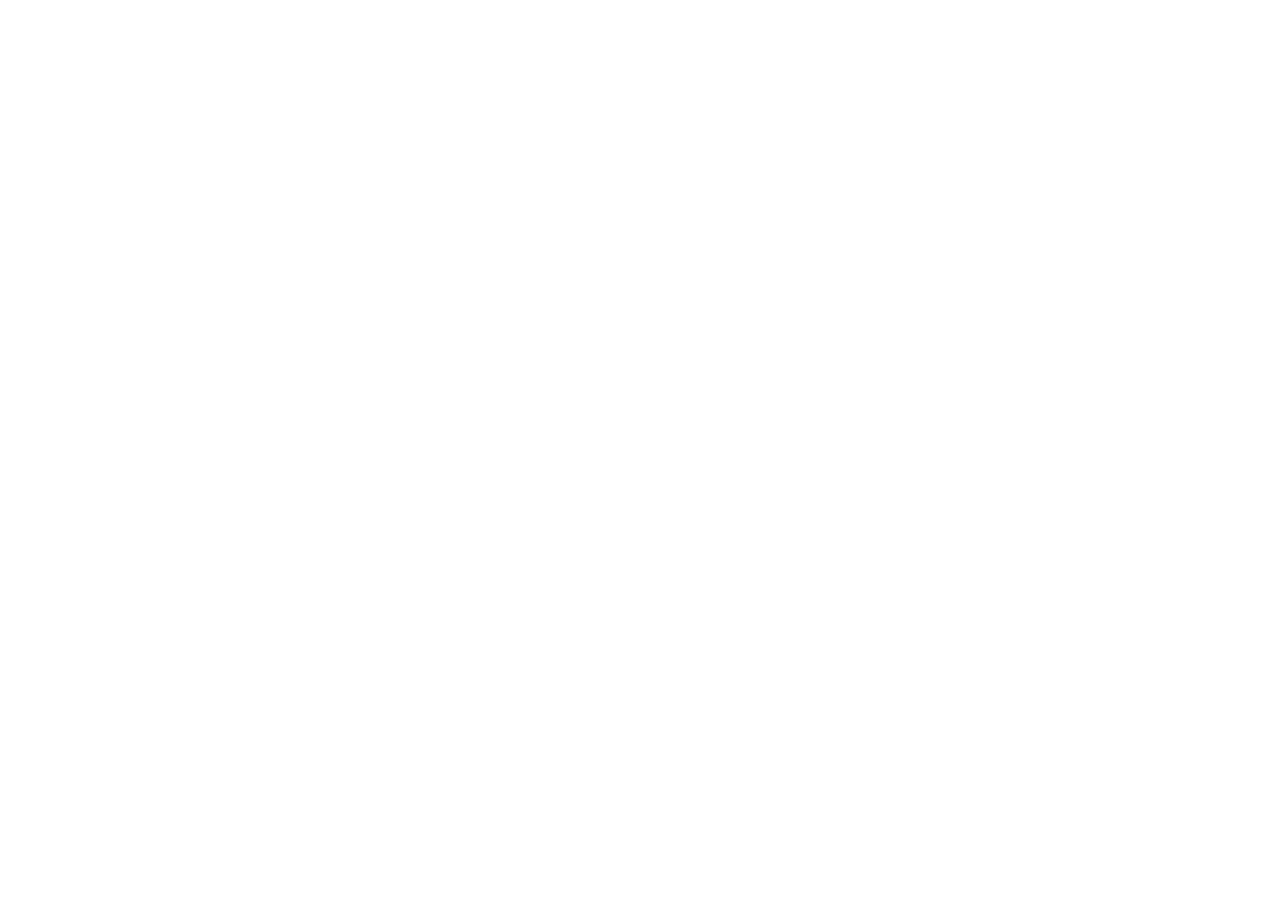
==== sanntid/index.html @ 48f10e51 "fix wording" ====
<!DOCTYPE html>
<html lang="en">
  <head>
    <meta charset="UTF-8">
    <link rel="icon" href="/dashboards/favicon.svg">
	<link rel="stylesheet" href="https://ukeweb-styleguide-cdn.s3.eu-central-1.amazonaws.com/0.99.93/osg.css">
    <meta name="viewport" content="width=device-width, initial-scale=1.0">
    <title>OK Sanntid</title>
    <script type="module" crossorigin src="/dashboards/assets/index-108dc3f4.js"></script>
    <link rel="stylesheet" href="/dashboards/assets/index-cbbea571.css">
  </head>
  <body>
    <div id="app"></div>
    
  </body>
</html>
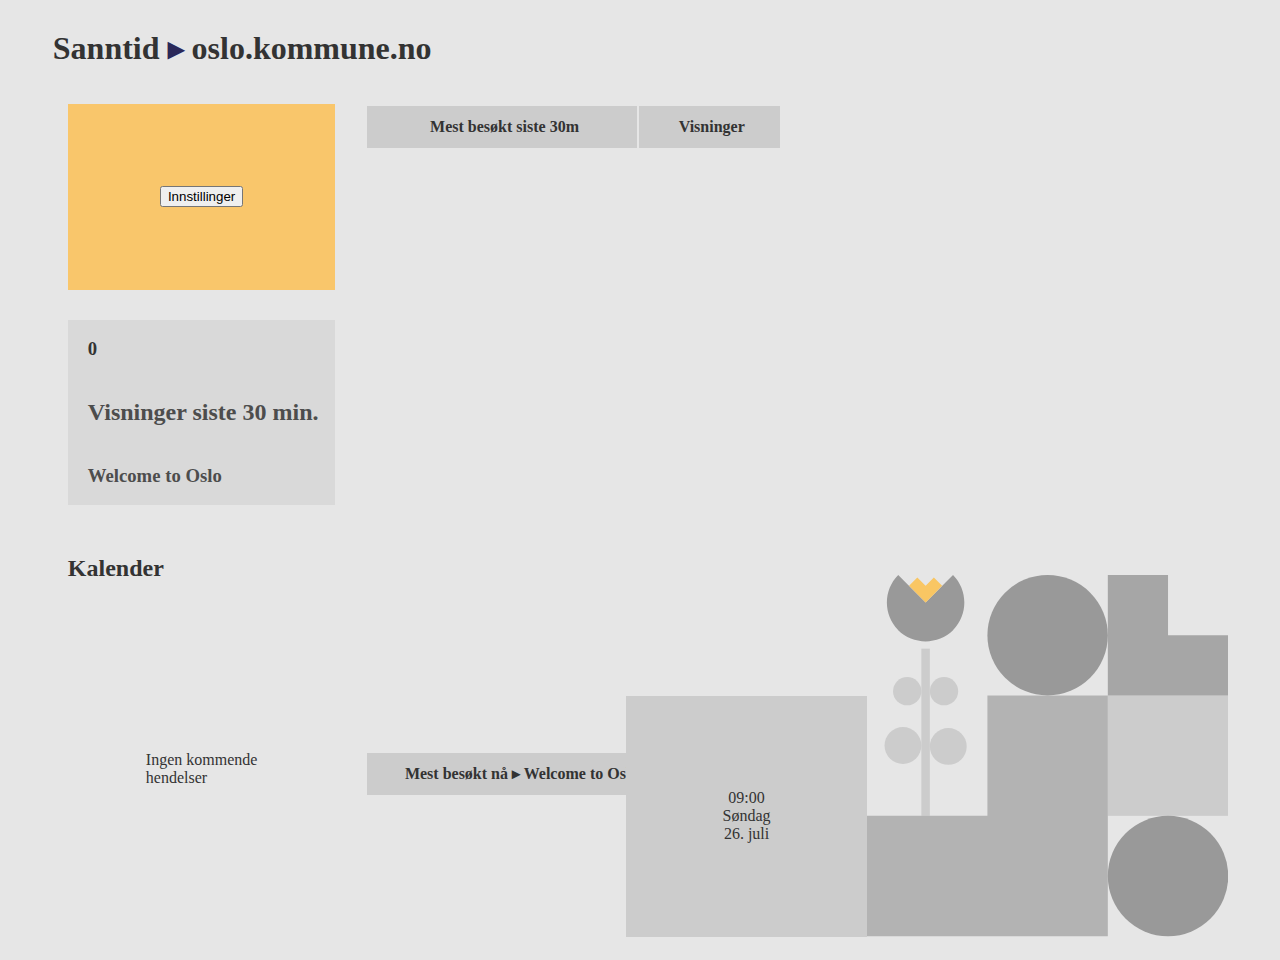
==== commit e396a0c6: "fix base url" ====
--- a/sanntid/index.html
+++ b/sanntid/index.html
@@ -2,12 +2,12 @@
 <html lang="en">
   <head>
     <meta charset="UTF-8">
-    <link rel="icon" href="/dashboards/favicon.svg">
+    <link rel="icon" href="/sanntid/favicon.svg">
 	<link rel="stylesheet" href="https://ukeweb-styleguide-cdn.s3.eu-central-1.amazonaws.com/0.99.93/osg.css">
     <meta name="viewport" content="width=device-width, initial-scale=1.0">
     <title>OK Sanntid</title>
-    <script type="module" crossorigin src="/dashboards/assets/index-108dc3f4.js"></script>
-    <link rel="stylesheet" href="/dashboards/assets/index-cbbea571.css">
+    <script type="module" crossorigin src="/sanntid/assets/index-108dc3f4.js"></script>
+    <link rel="stylesheet" href="/sanntid/assets/index-cbbea571.css">
   </head>
   <body>
     <div id="app"></div>
--- a/sanntid/assets/index-cbbea571.css
+++ b/sanntid/assets/index-cbbea571.css
@@ -0,0 +1 @@
+svg{color:var(--color-heading)}.dashboard-header{width:93%;display:flex;justify-content:space-between;padding-left:7px;padding-right:7px}.dashboard-header h1{align-self:center;color:var(--color-heading)}.header-symbol{color:var(--color-brand)}.card{display:flex;flex-direction:column;color:var(--color-text)}.card-content{background-color:var(--color-card-background);flex-grow:1;color:inherit;display:flex;flex-direction:column;justify-content:center;align-items:flex-start;padding-left:20px}.card-heading{color:var(--color-card-heading)}.blob{border-radius:100%;margin:15px;height:10px;width:10px;position:absolute;right:0px;top:0px}.blob.blue{background:rgba(var(--live-color),1);box-shadow:0 0 0 0 rgba(var(--live-color),1);animation:pulse-blue 2s infinite}@keyframes pulse-blue{0%{transform:scale(.9);box-shadow:0 0 0 0 rgba(var(--live-color),.7)}70%{transform:scale(1);box-shadow:0 0 0 13px rgba(var(--live-color),0)}to{transform:scale(.9);box-shadow:0 0 0 0 rgba(var(--live-color),0)}}:root{--figure-a:#ccc;--figure-b:#999;--figure-c:#b3b3b3;--figure-d:#a6a6a6;--figure-brand:#f9c663}html[data-theme=gray-night]{--figure-a:#818181;--figure-b:#4d4d4d;--figure-c:#262626;--figure-d:#262626;--figure-brand:#f9c663}html[data-theme=yellow-night]{--figure-a:#f9c663;--figure-b:#4d4d4d;--figure-c:#262626;--figure-d:#262626;--figure-brand:#f9c663}html[data-theme=red-night]{--figure-a:#fe8272;--figure-b:#4d4d4d;--figure-c:#262626;--figure-d:#262626;--figure-brand:#fe8272}html[data-theme=blue-night]{--figure-a:#b2f4fe;--figure-b:#6de9fe;--figure-c:#f6eddb;--figure-d:#f6eddb;--figure-brand:#f6eddb}html[data-theme=green-night]{--figure-a:#42f8b5;--figure-b:#c5f5c7;--figure-c:#c5f5c7;--figure-d:#f6eddb;--figure-brand:#f9c663}html[data-theme=blue]{--figure-a:#292757;--figure-b:#b2f4fe;--figure-c:#6ee8fe;--figure-d:#f6eddb;--figure-brand:#292757}html[data-theme=green]{--figure-a:#024944;--figure-b:#c5f5c7;--figure-c:#40f7b5;--figure-d:#f6eddb;--figure-brand:#024944}html[data-theme=yellow]{--figure-a:#f6eddb;--figure-b:#4d4d4d;--figure-c:#cfbdac;--figure-d:#cfbdac;--figure-brand:#fe8272}html[data-theme=red]{--figure-a:#f6eddb;--figure-b:#4d4d4d;--figure-c:#4d4d4d;--figure-d:#333333;--figure-brand:#f7c46a}.figure-a{fill:var(--figure-a)}.figure-b{fill:var(--figure-b)}.figure-c{fill:var(--figure-c)}.figure-d{fill:var(--figure-d)}.figure-brand{fill:var(--figure-brand)}.chart-content[data-v-3269b127]{background-color:var(--color-background);flex-grow:1;color:inherit;display:flex;flex-direction:column;justify-content:flex-start;align-items:center}.card-heading[data-v-3269b127]{color:var(--color-heading)}.date-card{background:var(--color-table-head);align-self:end;height:60%;aspect-ratio:1/1;white-space:pre;text-align:center;display:flex;flex-direction:column;align-items:center;justify-content:center;color:var(--color-text)}.calendar-event[data-v-351b13be]{width:100%;position:relative;display:flex;height:6rem}.date[data-v-351b13be]{aspect-ratio:1/1;height:100%;text-align:center;background:var(--color-cal-date-bg);color:var(--color-cal-date-text);display:flex;justify-content:center;align-items:center}.event-overlay[data-v-351b13be]{width:100%;height:100%;position:absolute;backdrop-filter:brightness(.3);display:none;justify-content:center;align-items:center;z-index:900}.event-overlay span[data-v-351b13be]{color:#fff;font-size:2rem;cursor:pointer}.event-overlay span[data-v-351b13be]:hover{color:var(--c-rod)}.calendar-card .calendar-event:hover .event-overlay[data-v-351b13be]{display:flex}.description[data-v-351b13be]{padding:5px 10px;flex-grow:1;background:var(--color-cal-desc-bg);color:var(--color-cal-desc-text);display:flex;flex-direction:column;justify-content:center;align-items:flex-start}.date>h2[data-v-351b13be]{line-height:2rem}.description[data-v-351b13be]{padding:5px 10px;flex-grow:1}.card:hover .plus[data-v-c0204569]{display:block}.plus[data-v-c0204569]{color:var(--color-heading);display:none;cursor:pointer;padding-left:20px}.plus[data-v-c0204569]:hover{color:var(--color-card-background)}.plus[data-v-c0204569]:active{color:#4d4d4d}.calendar-card[data-v-c0204569]{display:flex;flex-direction:column;color:var(--color-cal-header)}.calendar-card>div:hover .plus[data-v-c0204569]{display:inline}.calendar-container[data-v-c0204569]{display:flex;flex-direction:column;flex:1;align-items:flex-start;justify-content:flex-start;gap:5px}.future-event[data-v-c0204569]:hover{color:var(--c-rod);cursor:pointer}.card-table[data-v-48da63d7]{width:100%;height:100%;display:inline-table;background:var(--color-table-background)}.card-table td[data-v-48da63d7],.card-table th[data-v-48da63d7]{padding:5px 10px 5px 15px}.card-table>thead>tr>th[data-v-48da63d7]{line-height:2rem}tbody[data-v-48da63d7]{color:var(--color-table-body)}.card-table>tbody>tr[data-v-48da63d7]:not(:last-child){border-bottom:1px solid var(--color-table-border)}.modal[data-v-c700b02e]{position:fixed;display:flex;flex-direction:column;top:50%;left:50%;transform:translate(-50%,-50%);width:500px;background:white;color:var(--c-morkbla);z-index:1001;border-radius:5px 0 5px 5px;padding:30px}#modal-close[data-v-c700b02e]{position:absolute;right:0px;top:0px}.modal-backdrop[data-v-c700b02e]{z-index:1000;width:100%;height:100%;position:fixed;left:0;top:0;backdrop-filter:brightness(.6) saturate(.5) blur(5px)}.connect-button[data-v-de192efc]{width:fit-content;margin-top:10px}.osg-status-message[data-v-de192efc]{margin-top:10px}button[data-v-ed84d6ce]{width:fit-content;align-self:end;margin-top:20px}:root{--c-white: #ffffff;--c-gray-10: #e6e6e6;--c-gray-15: #d9d9d9;--c-gray-20: #cccccc;--c-gray-30: #b3b3b3;--c-gray-40: #969696;--c-gray-50: #808080;--c-gray-60: #666666;--c-gray-70: #4d4d4d;--c-gray-75: #404040;--c-gray-80: #333333;--c-gray-90: #1a1a1a;--c-morkbla: #2a2859;--c-bla: #6fe9ff;--c-lysbla:#b3f5ff;--c-lysbeige:#f9f0dd;--c-morkbeige:#d0bfae;--c-rod:#fd8173;--c-gul:#f9c66b;--c-morkgronn:#024b45;--c-gronn:#42f8b6;--c-lysgronn:#c6f6c9}:root{--color-heading: var(--c-gray-80);--color-modal-background:var(--c-gray-80);--color-background: var(--c-gray-10);--color-card-background: var(--c-gray-15);--color-text: var(--c-gray-80);--color-card-heading:var(--c-gray-70);--color-brand:var(--c-morkbla);--live-color:3, 158, 71;--color-table-head:var(--c-gray-20);--color-table-border:var(--c-gray-20);--color-table-background: var(--c-gray-10);--color-cal-date-bg: var(--c-gray-80);--color-cal-date-text: var(--c-gray-10);--color-cal-desc-bg: var(--c-gray-10);--color-cal-desc-text: var(--c-gray-80);--color-cal-header: var(--color-heading)}html[data-theme=gray-night]{--color-heading: var(--c-gray-10);--color-background: var(--c-gray-80);--color-card-background: var(--c-gray-75);--color-text: var(--c-white);--color-card-heading:var(--c-gray-10);--color-brand:var(--c-gronn);--live-color:67,248,182;--color-table-head:var(--c-gray-70);--color-table-border:var(--c-gray-80);--color-table-background: var(--c-gray-75);--color-cal-date-bg: var(--c-gray-20);--color-cal-date-text: var(--c-gray-90);--color-cal-desc-bg: var(--c-gray-75);--color-cal-desc-text: var(--c-gray-10);--color-cal-header: var(--color-heading)}html[data-theme=blue-night]{--color-heading: var(--c-gray-10);--color-background: var(--c-morkbla);--color-card-background: var(--c-white);--color-text: var(--c-morkbla);--color-brand:var(--c-bla);--color-table-head:var(--c-bla);--color-table-background: var(--c-white);--color-cal-date-bg: var(--c-bla);--color-cal-date-text: var(--c-morkbla);--color-cal-desc-bg: var(--c-white);--color-cal-desc-text: var(--c-morkbla);--color-cal-header: var(--color-heading)}html[data-theme=green-night]{--color-heading: var(--c-gray-10);--color-background: var(--c-morkgronn);--color-card-background: var(--c-white);--color-text: var(--c-morkgronn);--color-brand:var(--c-gronn);--color-table-head:var(--c-gronn);--color-table-background: var(--c-white);--color-cal-date-bg: var(--c-gronn);--color-cal-date-text: var(--c-morkgronn);--color-cal-desc-bg: var(--c-white);--color-cal-desc-text: var(--c-morkgronn);--color-cal-header: var(--color-heading)}html[data-theme=green]{--color-heading: var(--c-morkgronn);--color-background: var(--c-white);--color-card-background: var(--c-morkgronn);--color-text: var(--c-white);--color-card-heading:var(--c-gray-10);--color-brand:var(--c-morkgronn);--color-table-head:var(--c-morkgronn);--color-table-background: var(--c-white);--color-table-body: var(--c-morkgronn);--color-cal-date-bg: var(--c-morkgronn);--color-cal-date-text: var(--c-lysgronn);--color-cal-desc-bg: var(--c-white);--color-cal-desc-text: var(--c-morkgronn);--color-cal-header: var(--color-heading)}html[data-theme=blue]{--color-heading: var(--c-morkbla);--color-background: var(--c-white);--color-card-background: var(--c-morkbla);--color-text: var(--c-white);--color-card-heading:var(--c-gray-10);--color-brand:var(--c-morkbla);--color-table-head:var(--c-morkbla);--color-table-background: var(--c-white);--color-table-body:var(--c-morkbla);--color-cal-date-bg: var(--c-morkbla);--color-cal-date-text: var(--c-lysbla);--color-cal-desc-bg: var(--c-white);--color-cal-desc-text: var(--c-morkbla);--color-cal-header: var(--color-heading)}html[data-theme=yellow-night]{--color-heading: var(--c-gul);--color-background: var(--c-gray-80);--color-card-background: var(--c-gul);--color-text: var(--c-gray-90);--color-card-heading:var(--c-gray-80);--color-brand:var(--c-lysbeige);--color-table-head:var(--c-gul);--color-table-border:var(--c-gray-80);--color-table-background: var(--c-gray-70);--color-table-body: var(--c-gray-10);--color-cal-date-bg: var(--c-gul);--color-cal-date-text: var(--c-gray-90);--color-cal-desc-bg: var(--c-gray-70);--color-cal-desc-text: var(--c-gul);--color-cal-header: var(--c-gul)}html[data-theme=yellow]{--color-heading: var(--c-gray-90);--color-background: var(--c-gul);--color-card-background: var(--c-white);--color-text: var(--c-gray-80);--color-card-heading:var(--c-gray-80);--color-brand:var(--c-white);--color-table-head:var(--c-lysbeige);--color-table-border:var(--c-gray-80);--color-table-background: var(--c-white);--color-cal-date-bg: var(--c-gray-80);--color-cal-date-text: var(--c-gul);--color-cal-desc-bg: var(--c-lysbeige);--color-cal-desc-text: var(--c-gray-90);--color-cal-header: var(--color-heading)}html[data-theme=red]{--color-heading: var(--c-gray-90);--color-background: var(--c-rod);--color-card-background: var(--c-white);--color-text: var(--c-gray-80);--color-card-heading:var(--c-gray-80);--color-brand:var(--c-gray-90);--color-table-head:var(--c-lysbeige);--color-table-border:var(--c-gray-80);--color-table-background: var(--c-white);--color-cal-date-bg: var(--c-gray-80);--color-cal-date-text: var(--c-rod);--color-cal-desc-bg: var(--c-lysbeige);--color-cal-desc-text: var(--c-gray-90);--color-cal-header: var(--color-heading)}html[data-theme=red-night]{--color-heading: var(--c-rod);--color-background: var(--c-gray-80);--color-card-background: var(--c-rod);--color-text: var(--c-gray-90);--color-card-heading:var(--c-gray-80);--color-brand:var(--c-lysbeige);--color-table-head:var(--c-rod);--color-table-border:var(--c-gray-80);--color-table-background: var(--c-gray-70);--color-table-body: var(--c-gray-10);--color-cal-date-bg: var(--c-rod);--color-cal-date-text: var(--c-gray-90);--color-cal-desc-bg: var(--c-gray-70);--color-cal-desc-text: var(--c-rod);--color-cal-header: var(--c-rod)}body{min-height:100vh;color:var(--color-text);background:var(--color-background);text-rendering:optimizeLegibility;-webkit-font-smoothing:antialiased;-moz-osx-font-smoothing:grayscale}.content{width:93%;aspect-ratio:2/1;display:grid;grid-template-columns:repeat(8,1fr);grid-template-rows:repeat(4,1fr)}.content>*{margin:15px}.osg-table__heading,.osg-table__cell{padding:10px}thead{background-color:var(--color-table-head);color:var(--color-text)}.osg-table__body .osg-table__row:nth-child(odd){background-color:var(--color-table-odd);color:var(--color-text)}.osg-table__body .osg-table__row:nth-child(even){background-color:var(--color-table-even);color:var(--color-text)}.container{display:flex;flex-direction:column;align-items:center;aspect-ratio:16/9;justify-content:center;width:100vw}.osg-table__heading:last-child{padding-right:1rem}#app{background-color:var(--color-background)}
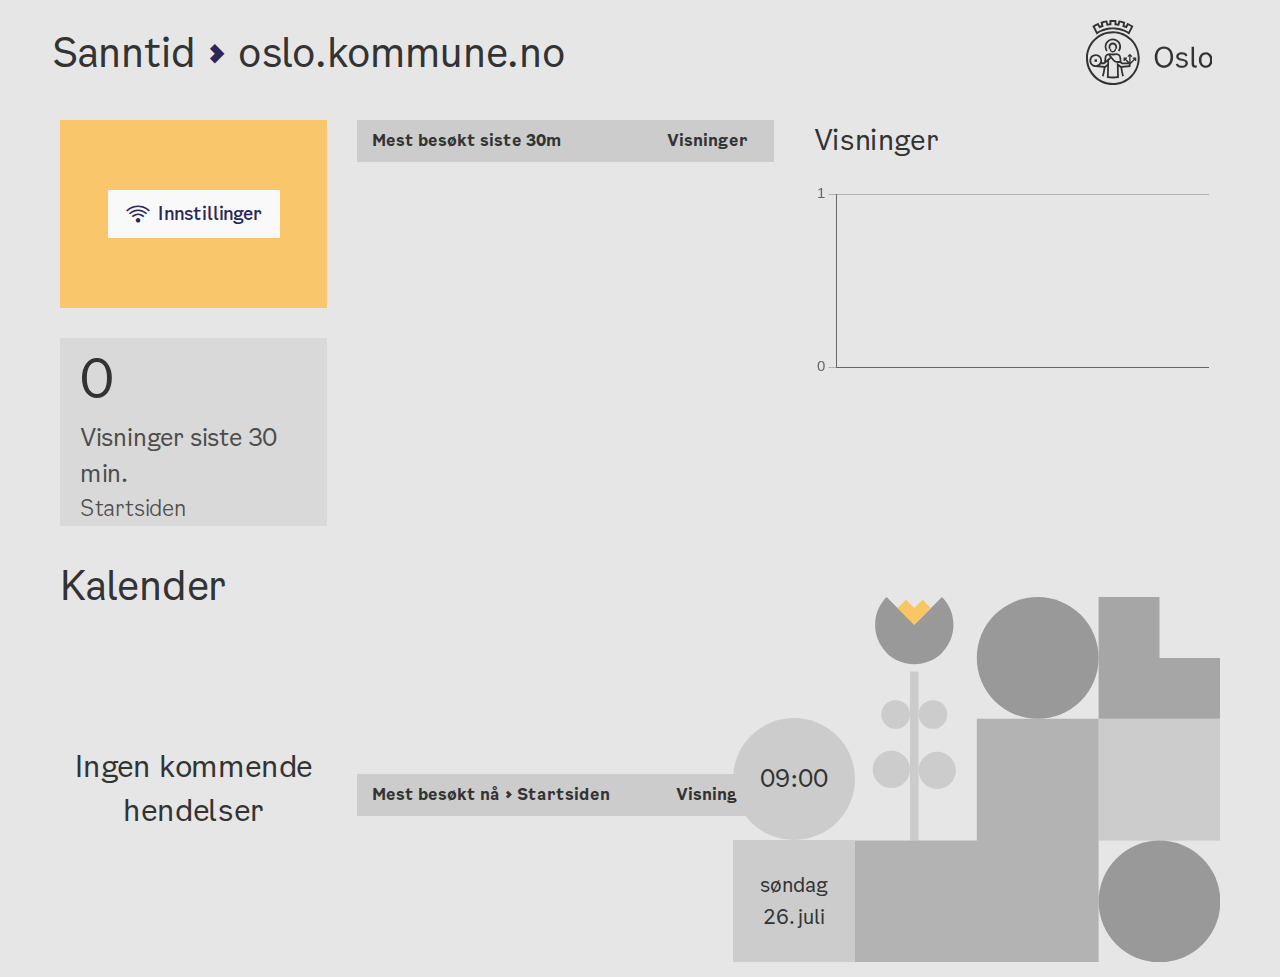
==== commit f159782e: "assets" ====
--- a/sanntid/index.html
+++ b/sanntid/index.html
@@ -3,11 +3,11 @@
   <head>
     <meta charset="UTF-8">
     <link rel="icon" href="/sanntid/favicon.svg">
-	<link rel="stylesheet" href="https://ukeweb-styleguide-cdn.s3.eu-central-1.amazonaws.com/0.99.93/osg.css">
+	<link rel="stylesheet" href="/sanntid/osg.css">
     <meta name="viewport" content="width=device-width, initial-scale=1.0">
     <title>OK Sanntid</title>
-    <script type="module" crossorigin src="/sanntid/assets/index-108dc3f4.js"></script>
-    <link rel="stylesheet" href="/sanntid/assets/index-cbbea571.css">
+    <script type="module" crossorigin src="/sanntid/assets/index-b1be4d08.js"></script>
+    <link rel="stylesheet" href="/sanntid/assets/index-bb69723d.css">
   </head>
   <body>
     <div id="app"></div>
--- a/sanntid/assets/index-bb69723d.css
+++ b/sanntid/assets/index-bb69723d.css
@@ -0,0 +1 @@
+svg{color:var(--color-heading)}.dashboard-header{width:93%;display:flex;justify-content:space-between;padding-left:7px;padding-right:7px}.dashboard-header h1{align-self:center;color:var(--color-heading)}.header-symbol{color:var(--color-brand)}.card{display:flex;flex-direction:column;color:var(--color-text)}.card-content{background-color:var(--color-card-background);flex-grow:1;color:inherit;display:flex;flex-direction:column;justify-content:center;align-items:flex-start;padding-left:20px}.card-heading{color:var(--color-card-heading)}.blob{border-radius:100%;margin:15px;height:10px;width:10px;position:absolute;right:0px;top:0px}.blob.blue{background:rgba(var(--live-color),1);box-shadow:0 0 0 0 rgba(var(--live-color),1);animation:pulse-blue 2s infinite}@keyframes pulse-blue{0%{transform:scale(.9);box-shadow:0 0 0 0 rgba(var(--live-color),.7)}70%{transform:scale(1);box-shadow:0 0 0 13px rgba(var(--live-color),0)}to{transform:scale(.9);box-shadow:0 0 0 0 rgba(var(--live-color),0)}}:root{--figure-a:#ccc;--figure-b:#999;--figure-c:#b3b3b3;--figure-d:#a6a6a6;--figure-brand:#f9c663}html[data-theme=gray-night]{--figure-a:#818181;--figure-b:#4d4d4d;--figure-c:#262626;--figure-d:#262626;--figure-brand:#f9c663}html[data-theme=yellow-night]{--figure-a:#f9c663;--figure-b:#4d4d4d;--figure-c:#262626;--figure-d:#262626;--figure-brand:#f9c663}html[data-theme=red-night]{--figure-a:#fe8272;--figure-b:#4d4d4d;--figure-c:#262626;--figure-d:#262626;--figure-brand:#fe8272}html[data-theme=blue-night]{--figure-a:#b2f4fe;--figure-b:#6de9fe;--figure-c:#f6eddb;--figure-d:#f6eddb;--figure-brand:#f6eddb}html[data-theme=green-night]{--figure-a:#42f8b5;--figure-b:#c5f5c7;--figure-c:#c5f5c7;--figure-d:#f6eddb;--figure-brand:#f9c663}html[data-theme=blue]{--figure-a:#292757;--figure-b:#b2f4fe;--figure-c:#6ee8fe;--figure-d:#f6eddb;--figure-brand:#292757}html[data-theme=green]{--figure-a:#024944;--figure-b:#c5f5c7;--figure-c:#40f7b5;--figure-d:#f6eddb;--figure-brand:#024944}html[data-theme=yellow]{--figure-a:#f6eddb;--figure-b:#4d4d4d;--figure-c:#cfbdac;--figure-d:#cfbdac;--figure-brand:#fe8272}html[data-theme=red]{--figure-a:#f6eddb;--figure-b:#4d4d4d;--figure-c:#4d4d4d;--figure-d:#333333;--figure-brand:#f7c46a}.figure-a{fill:var(--figure-a)}.figure-b{fill:var(--figure-b)}.figure-c{fill:var(--figure-c)}.figure-d{fill:var(--figure-d)}.figure-brand{fill:var(--figure-brand)}.chart-content[data-v-09a18332]{background-color:var(--color-background);flex-grow:1;color:inherit;display:flex;flex-direction:column;justify-content:flex-start;align-items:center}.card-heading[data-v-09a18332]{color:var(--color-heading)}.date-card{align-self:end;height:90%;aspect-ratio:1/3;display:flex;flex-direction:column-reverse;color:var(--color-text)}.date-card>*{display:flex;justify-content:center;align-items:center;height:calc(100%/3)}.date-time{background:var(--figure-a);border-radius:100%}.date-weekday{background:var(--figure-a)}.date-day{background:var(--figure-a);text-align:center}.calendar-event[data-v-351b13be]{width:100%;position:relative;display:flex;height:6rem}.date[data-v-351b13be]{aspect-ratio:1/1;height:100%;text-align:center;background:var(--color-cal-date-bg);color:var(--color-cal-date-text);display:flex;justify-content:center;align-items:center}.event-overlay[data-v-351b13be]{width:100%;height:100%;position:absolute;backdrop-filter:brightness(.3);display:none;justify-content:center;align-items:center;z-index:900}.event-overlay span[data-v-351b13be]{color:#fff;font-size:2rem;cursor:pointer}.event-overlay span[data-v-351b13be]:hover{color:var(--c-rod)}.calendar-card .calendar-event:hover .event-overlay[data-v-351b13be]{display:flex}.description[data-v-351b13be]{padding:5px 10px;flex-grow:1;background:var(--color-cal-desc-bg);color:var(--color-cal-desc-text);display:flex;flex-direction:column;justify-content:center;align-items:flex-start}.date>h2[data-v-351b13be]{line-height:2rem}.description[data-v-351b13be]{padding:5px 10px;flex-grow:1}.card:hover .plus[data-v-c0204569]{display:block}.plus[data-v-c0204569]{color:var(--color-heading);display:none;cursor:pointer;padding-left:20px}.plus[data-v-c0204569]:hover{color:var(--color-card-background)}.plus[data-v-c0204569]:active{color:#4d4d4d}.calendar-card[data-v-c0204569]{display:flex;flex-direction:column;color:var(--color-cal-header)}.calendar-card>div:hover .plus[data-v-c0204569]{display:inline}.calendar-container[data-v-c0204569]{display:flex;flex-direction:column;flex:1;align-items:flex-start;justify-content:flex-start;gap:5px}.future-event[data-v-c0204569]:hover{color:var(--c-rod);cursor:pointer}.card-table[data-v-4ff5761a]{width:100%;height:100%;display:inline-table;background:var(--color-table-background)}.card-table td[data-v-4ff5761a],.card-table th[data-v-4ff5761a]{padding:5px 10px 5px 15px}.card-table>thead>tr>th[data-v-4ff5761a]{line-height:2rem}tbody[data-v-4ff5761a]{color:var(--color-table-body)}.card-table>tbody>tr[data-v-4ff5761a]:not(:last-child){border-bottom:1px solid var(--color-table-border)}.modal[data-v-c700b02e]{position:fixed;display:flex;flex-direction:column;top:50%;left:50%;transform:translate(-50%,-50%);width:500px;background:white;color:var(--c-morkbla);z-index:1001;border-radius:5px 0 5px 5px;padding:30px}#modal-close[data-v-c700b02e]{position:absolute;right:0px;top:0px}.modal-backdrop[data-v-c700b02e]{z-index:1000;width:100%;height:100%;position:fixed;left:0;top:0;backdrop-filter:brightness(.6) saturate(.5) blur(5px)}.connect-button[data-v-de192efc]{width:fit-content;margin-top:10px}.osg-status-message[data-v-de192efc]{margin-top:10px}button[data-v-ed84d6ce]{width:fit-content;align-self:end;margin-top:20px}:root{--c-white: #ffffff;--c-gray-10: #e6e6e6;--c-gray-15: #d9d9d9;--c-gray-20: #cccccc;--c-gray-30: #b3b3b3;--c-gray-40: #969696;--c-gray-50: #808080;--c-gray-60: #666666;--c-gray-70: #4d4d4d;--c-gray-75: #404040;--c-gray-80: #333333;--c-gray-90: #1a1a1a;--c-morkbla: #2a2859;--c-bla: #6fe9ff;--c-lysbla:#b3f5ff;--c-lysbeige:#f9f0dd;--c-morkbeige:#d0bfae;--c-rod:#fd8173;--c-gul:#f9c66b;--c-morkgronn:#024b45;--c-gronn:#42f8b6;--c-lysgronn:#c6f6c9}:root{--color-heading: var(--c-gray-80);--color-modal-background:var(--c-gray-80);--color-background: var(--c-gray-10);--color-card-background: var(--c-gray-15);--color-text: var(--c-gray-80);--color-card-heading:var(--c-gray-70);--color-brand:var(--c-morkbla);--live-color:3, 158, 71;--color-table-head:var(--c-gray-20);--color-table-border:var(--c-gray-20);--color-table-background: var(--c-gray-10);--color-cal-date-bg: var(--c-gray-80);--color-cal-date-text: var(--c-gray-10);--color-cal-desc-bg: var(--c-gray-10);--color-cal-desc-text: var(--c-gray-80);--color-cal-header: var(--color-heading)}html[data-theme=gray-night]{--color-heading: var(--c-gray-10);--color-background: var(--c-gray-80);--color-card-background: var(--c-gray-75);--color-text: var(--c-white);--color-card-heading:var(--c-gray-10);--color-brand:var(--c-gronn);--live-color:67,248,182;--color-table-head:var(--c-gray-70);--color-table-border:var(--c-gray-80);--color-table-background: var(--c-gray-75);--color-cal-date-bg: var(--c-gray-20);--color-cal-date-text: var(--c-gray-90);--color-cal-desc-bg: var(--c-gray-75);--color-cal-desc-text: var(--c-gray-10);--color-cal-header: var(--color-heading)}html[data-theme=blue-night]{--color-heading: var(--c-gray-10);--color-background: var(--c-morkbla);--color-card-background: var(--c-white);--color-text: var(--c-morkbla);--color-brand:var(--c-bla);--color-table-head:var(--c-bla);--color-table-background: var(--c-white);--color-cal-date-bg: var(--c-bla);--color-cal-date-text: var(--c-morkbla);--color-cal-desc-bg: var(--c-white);--color-cal-desc-text: var(--c-morkbla);--color-cal-header: var(--color-heading)}html[data-theme=green-night]{--color-heading: var(--c-gray-10);--color-background: var(--c-morkgronn);--color-card-background: var(--c-white);--color-text: var(--c-morkgronn);--color-brand:var(--c-gronn);--color-table-head:var(--c-gronn);--color-table-background: var(--c-white);--color-cal-date-bg: var(--c-gronn);--color-cal-date-text: var(--c-morkgronn);--color-cal-desc-bg: var(--c-white);--color-cal-desc-text: var(--c-morkgronn);--color-cal-header: var(--color-heading)}html[data-theme=green]{--color-heading: var(--c-morkgronn);--color-background: var(--c-white);--color-card-background: var(--c-morkgronn);--color-text: var(--c-white);--color-card-heading:var(--c-gray-10);--color-brand:var(--c-morkgronn);--color-table-head:var(--c-morkgronn);--color-table-background: var(--c-white);--color-table-body: var(--c-morkgronn);--color-cal-date-bg: var(--c-morkgronn);--color-cal-date-text: var(--c-lysgronn);--color-cal-desc-bg: var(--c-white);--color-cal-desc-text: var(--c-morkgronn);--color-cal-header: var(--color-heading)}html[data-theme=blue]{--color-heading: var(--c-morkbla);--color-background: var(--c-white);--color-card-background: var(--c-morkbla);--color-text: var(--c-white);--color-card-heading:var(--c-gray-10);--color-brand:var(--c-morkbla);--color-table-head:var(--c-morkbla);--color-table-background: var(--c-white);--color-table-body:var(--c-morkbla);--color-cal-date-bg: var(--c-morkbla);--color-cal-date-text: var(--c-lysbla);--color-cal-desc-bg: var(--c-white);--color-cal-desc-text: var(--c-morkbla);--color-cal-header: var(--color-heading)}html[data-theme=yellow-night]{--color-heading: var(--c-gul);--color-background: var(--c-gray-80);--color-card-background: var(--c-gul);--color-text: var(--c-gray-90);--color-card-heading:var(--c-gray-80);--color-brand:var(--c-lysbeige);--color-table-head:var(--c-gul);--color-table-border:var(--c-gray-80);--color-table-background: var(--c-gray-70);--color-table-body: var(--c-gray-10);--color-cal-date-bg: var(--c-gul);--color-cal-date-text: var(--c-gray-90);--color-cal-desc-bg: var(--c-gray-70);--color-cal-desc-text: var(--c-gul);--color-cal-header: var(--c-gul)}html[data-theme=yellow]{--color-heading: var(--c-gray-90);--color-background: var(--c-gul);--color-card-background: var(--c-white);--color-text: var(--c-gray-80);--color-card-heading:var(--c-gray-80);--color-brand:var(--c-white);--color-table-head:var(--c-lysbeige);--color-table-border:var(--c-gray-80);--color-table-background: var(--c-white);--color-cal-date-bg: var(--c-gray-80);--color-cal-date-text: var(--c-gul);--color-cal-desc-bg: var(--c-lysbeige);--color-cal-desc-text: var(--c-gray-90);--color-cal-header: var(--color-heading)}html[data-theme=red]{--color-heading: var(--c-gray-90);--color-background: var(--c-rod);--color-card-background: var(--c-white);--color-text: var(--c-gray-80);--color-card-heading:var(--c-gray-80);--color-brand:var(--c-gray-90);--color-table-head:var(--c-lysbeige);--color-table-border:var(--c-gray-80);--color-table-background: var(--c-white);--color-cal-date-bg: var(--c-gray-80);--color-cal-date-text: var(--c-rod);--color-cal-desc-bg: var(--c-lysbeige);--color-cal-desc-text: var(--c-gray-90);--color-cal-header: var(--color-heading)}html[data-theme=red-night]{--color-heading: var(--c-rod);--color-background: var(--c-gray-80);--color-card-background: var(--c-rod);--color-text: var(--c-gray-90);--color-card-heading:var(--c-gray-80);--color-brand:var(--c-lysbeige);--color-table-head:var(--c-rod);--color-table-border:var(--c-gray-80);--color-table-background: var(--c-gray-70);--color-table-body: var(--c-gray-10);--color-cal-date-bg: var(--c-rod);--color-cal-date-text: var(--c-gray-90);--color-cal-desc-bg: var(--c-gray-70);--color-cal-desc-text: var(--c-rod);--color-cal-header: var(--c-rod)}body{min-height:100vh;color:var(--color-text);background:var(--color-background);text-rendering:optimizeLegibility;-webkit-font-smoothing:antialiased;-moz-osx-font-smoothing:grayscale}.content{width:93%;aspect-ratio:2/1;display:grid;grid-template-columns:repeat(8,1fr);grid-template-rows:repeat(4,1fr)}.content>*{margin:15px}.osg-table__heading,.osg-table__cell{padding:10px}thead{background-color:var(--color-table-head);color:var(--color-text)}.osg-table__body .osg-table__row:nth-child(odd){background-color:var(--color-table-odd);color:var(--color-text)}.osg-table__body .osg-table__row:nth-child(even){background-color:var(--color-table-even);color:var(--color-text)}.container{display:flex;flex-direction:column;align-items:center;aspect-ratio:16/9;justify-content:center;width:100vw}.osg-table__heading:last-child{padding-right:1rem}#app{background-color:var(--color-background)}
